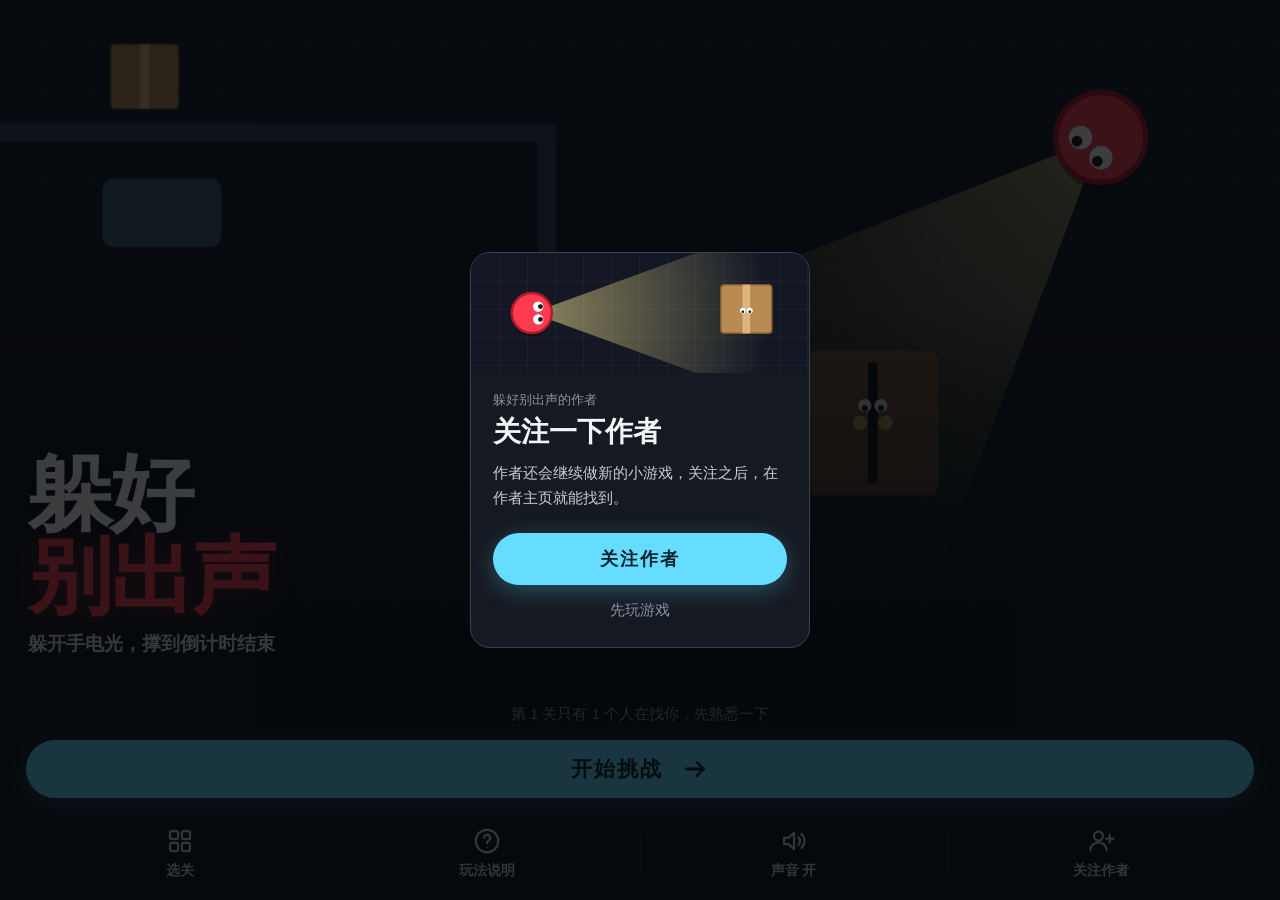
==== hide-seek/index.html @ 2420577f "Add hide-and-seek stealth game for Xiaohongshu mini-tool Top-down house map where seekers with wall-" ====
<!DOCTYPE html>
<html lang="zh-CN">
<head>
<meta charset="UTF-8" />
<meta name="viewport"
      content="width=device-width, initial-scale=1.0, maximum-scale=1.0, user-scalable=no, viewport-fit=cover" />
<title>躲好别出声</title>
<link rel="stylesheet" href="./style.css" />
</head>
<body>

<!-- 首页 -->
<section id="home" class="screen">
  <div id="hero">
    <canvas id="hero-cv"></canvas>
    <div class="hero-text">
      <h1><span>躲好</span><em>别出声</em></h1>
      <p>躲开手电光，撑到倒计时结束</p>
    </div>
  </div>
  <div class="home-panel">
    <p id="home-best">最高通关 —</p>
    <button id="btn-start" type="button" class="btn-main">开始挑战<svg class="arrow" viewBox="0 0 24 24"><path d="M3 12h16M13 6l6 6-6 6"/></svg></button>
    <nav class="home-nav">
      <button id="nav-levels" type="button">
        <svg viewBox="0 0 24 24" aria-hidden="true"><rect x="4" y="4" width="6.5" height="6.5" rx="1.5"/><rect x="13.5" y="4" width="6.5" height="6.5" rx="1.5"/><rect x="4" y="13.5" width="6.5" height="6.5" rx="1.5"/><rect x="13.5" y="13.5" width="6.5" height="6.5" rx="1.5"/></svg>
        <span>选关</span>
      </button>
      <button id="nav-help" type="button">
        <svg viewBox="0 0 24 24" aria-hidden="true"><circle cx="12" cy="12" r="9"/><path d="M9.5 9.5a2.5 2.5 0 1 1 3.5 2.3c-.6.3-1 .8-1 1.5v.7"/><circle cx="12" cy="17" r=".6" class="dot"/></svg>
        <span>玩法说明</span>
      </button>
      <button id="nav-sound" type="button">
        <svg viewBox="0 0 24 24" aria-hidden="true"><path d="M4 9.5h3.5L12 5.5v13l-4.5-4H4z"/><path class="wave" d="M15.5 9a4 4 0 0 1 0 6M18 6.5a7.5 7.5 0 0 1 0 11"/><path class="mute" d="M16 9.5l5 5M21 9.5l-5 5"/></svg>
        <span id="sound-label">声音 开</span>
      </button>
      <button id="nav-follow" type="button">
        <svg viewBox="0 0 24 24" aria-hidden="true"><circle cx="10" cy="8" r="3.6"/><path d="M3.5 19.5a6.5 6.5 0 0 1 13 0"/><path class="plus" d="M19 7v6M16 10h6"/></svg>
        <span id="follow-label">关注作者</span>
      </button>
    </nav>
  </div>
</section>

<!-- 游戏 -->
<section id="game" class="screen hidden">
  <header id="bar">
    <button id="btn-back" type="button" aria-label="返回主页">
      <svg viewBox="0 0 24 24" aria-hidden="true"><path d="M14.5 5.5L8 12l6.5 6.5"/></svg>
    </button>
    <div class="bar-mid">
      <div id="level">第 1 关</div>
      <div class="bar-track"><div id="bar-fill"></div></div>
      <div id="progress">还要躲 0 秒</div>
    </div>
    <button id="btn-restart" type="button" aria-label="重新开始本关">
      <svg viewBox="0 0 24 24" aria-hidden="true"><path d="M5.5 12a6.5 6.5 0 1 0 2-4.7"/><path d="M5 4v4h4"/></svg>
    </button>
  </header>
  <div id="stage"><canvas id="cv"></canvas></div>
</section>

<!-- 结算 -->
<div id="overlay" class="hidden">
  <div id="sheet">
    <p id="r-kicker"></p>
    <div class="r-score"><strong id="r-num"></strong><span id="r-unit"></span></div>
    <div class="r-card">
      <span id="r-tag"></span>
      <h2 id="r-title"></h2>
      <p id="r-sub"></p>
      <dl id="r-stats"></dl>
      <div class="r-track"><div id="r-fill"></div></div>
      <p id="r-hint"></p>
    </div>
    <button id="r-main" type="button" class="btn-main"></button>
    <p id="r-note"></p>
    <button id="r-second" type="button" class="btn-line"></button>
    <button id="r-third" type="button" class="btn-text"></button>
  </div>
</div>

<!-- 弹框 -->
<div id="dialog" class="hidden">
  <div id="dlg-box">
    <div id="dlg-art"></div>
    <p id="dlg-kicker"></p>
    <h3 id="dlg-title"></h3>
    <div id="dlg-body"></div>
    <button id="dlg-main" type="button" class="btn-main"></button>
    <button id="dlg-second" type="button" class="btn-text"></button>
  </div>
</div>

<div id="toast" class="hidden"></div>

<script src="./game.js"></script>
</body>
</html>
---- hide-seek/style.css ----
*, *::before, *::after { box-sizing: border-box; margin: 0; padding: 0; }

:root {
  --bg: #0d1016;
  --panel: #151922;
  --raise: #1c212c;
  --line: #2a303c;
  --ink: #f3f4f6;
  --muted: #8b93a1;
  --cyan: #66dcff;
  --cyan-ink: #082431;
  --red: #ff3b4f;
  --safe-top: var(--safe-area-inset-top, env(safe-area-inset-top, 0px));
  --top-inset: var(--safe-top);
  --safe-bottom: var(--safe-area-inset-bottom, env(safe-area-inset-bottom, 0px));
}

html, body { width: 100%; height: 100%; overflow: hidden; background: var(--bg); }

body {
  color: var(--ink);
  font-family: -apple-system, BlinkMacSystemFont, "PingFang SC", "Hiragino Sans GB",
               "Source Han Sans SC", "Noto Sans CJK SC", "Microsoft YaHei", sans-serif;
  -webkit-font-smoothing: antialiased;
  -webkit-tap-highlight-color: transparent;
  -webkit-user-select: none;
  user-select: none;
  -webkit-touch-callout: none;
}

button { font: inherit; color: inherit; border: 0; background: none; cursor: pointer; }
button:active { opacity: 0.75; }

svg {
  fill: none;
  stroke: currentColor;
  stroke-width: 1.8;
  stroke-linecap: round;
  stroke-linejoin: round;
}
svg .dot { fill: currentColor; stroke: none; }

.hidden { display: none !important; }

.screen {
  position: absolute;
  left: 0; right: 0; top: 0; bottom: 0;
  display: flex;
  flex-direction: column;
}

/* ---------- 按钮 ---------- */
.btn-main {
  display: flex;
  align-items: center;
  justify-content: center;
  width: 100%;
  height: 58px;
  border-radius: 29px;
  background: var(--cyan);
  color: var(--cyan-ink);
  font-size: 21px;
  font-weight: 800;
  letter-spacing: 2px;
  box-shadow: 0 6px 24px rgba(102, 220, 255, 0.28);
}
.btn-main[disabled] { opacity: 0.55; }

.arrow {
  width: 26px;
  height: 26px;
  margin-left: 20px;
  stroke-width: 2.6;
}

.btn-line {
  display: block;
  width: 100%;
  height: 52px;
  margin-top: 12px;
  border-radius: 26px;
  border: 1.5px solid #3a4250;
  font-size: 17px;
  font-weight: 600;
  color: #c9ced6;
}

.btn-text {
  display: block;
  width: 100%;
  height: 44px;
  margin-top: 4px;
  font-size: 15px;
  color: var(--muted);
}

/* ---------- 首页 ---------- */
#hero { position: relative; flex: 1; overflow: hidden; }
#hero-cv { position: absolute; left: 0; top: 0; display: block; }

.hero-text {
  position: absolute;
  left: 28px;
  bottom: 30px;
  right: 28px;
}

.hero-text h1 {
  font-size: 84px;
  line-height: 0.98;
  font-weight: 900;
  letter-spacing: -2px;
}
.hero-text h1 span, .hero-text h1 em { display: block; font-style: normal; }
.hero-text h1 span { color: #fff; text-shadow: 0 4px 18px rgba(0, 0, 0, 0.6); }
.hero-text h1 em { color: var(--red); text-shadow: 0 4px 22px rgba(255, 59, 79, 0.35); }

.hero-text p {
  margin-top: 14px;
  font-size: 19px;
  font-weight: 700;
  color: #e6e8eb;
}

.home-panel {
  flex: 0 0 auto;
  padding: 18px 26px 0;
  padding-bottom: calc(14px + var(--safe-bottom));
  background: var(--bg);
}

#home-best {
  text-align: center;
  font-size: 15px;
  color: var(--muted);
  margin-bottom: 16px;
}
#home-best b { color: var(--ink); font-weight: 700; }

.home-nav {
  display: flex;
  margin-top: 22px;
}
.home-nav button {
  flex: 1;
  display: flex;
  flex-direction: column;
  align-items: center;
  padding: 6px 0;
  color: #d5d9df;
  font-size: 14px;
  font-weight: 600;
  position: relative;
}
.home-nav button + button::before {
  content: "";
  position: absolute;
  left: 0; top: 14px; bottom: 14px;
  width: 1px;
  background: var(--line);
}
.home-nav svg { width: 30px; height: 30px; margin-bottom: 6px; }
.home-nav .mute { display: none; }
.home-nav .muted .wave { display: none; }
.home-nav .muted .mute { display: inline; }
.home-nav .followed { color: var(--muted); }
.home-nav .followed .plus { display: none; }

/* ---------- 游戏页 ---------- */
#bar {
  flex: 0 0 auto;
  display: flex;
  align-items: center;
  padding: 0 12px;
  padding-top: var(--top-inset);
  height: calc(60px + var(--top-inset));
}

#bar > button {
  width: 42px;
  height: 42px;
  border-radius: 21px;
  background: var(--raise);
  display: flex;
  align-items: center;
  justify-content: center;
}
#bar > button svg { width: 22px; height: 22px; }

.bar-mid { flex: 1; text-align: center; }
#level { font-size: 20px; font-weight: 800; letter-spacing: 1px; }
#progress { margin-top: 3px; font-size: 12px; color: var(--muted); }

.bar-track {
  width: 150px;
  height: 6px;
  margin: 5px auto 0;
  border-radius: 3px;
  background: var(--raise);
  overflow: hidden;
}
#bar-fill { height: 100%; width: 0; border-radius: 3px; background: var(--cyan); -webkit-transition: width .25s; transition: width .25s; }

#stage {
  flex: 1;
  position: relative;
  touch-action: none;
  margin-bottom: var(--safe-bottom);
}
#cv { position: absolute; left: 0; top: 0; display: block; }

/* ---------- 结算 ---------- */
#overlay {
  position: fixed;
  left: 0; right: 0; top: 0; bottom: 0;
  background: rgba(5, 7, 10, 0.88);
  z-index: 10;
  overflow-y: auto;
  -webkit-overflow-scrolling: touch;
}

#sheet {
  max-width: 480px;
  margin: 0 auto;
  padding: 0 22px;
  padding-top: calc(28px + var(--top-inset));
  padding-bottom: calc(22px + var(--safe-bottom));
}

#r-kicker { font-size: 20px; font-weight: 800; color: #fff; }

.r-score { margin-top: 2px; display: flex; align-items: baseline; }
#r-num {
  font-size: 92px;
  line-height: 1;
  font-weight: 900;
  font-style: italic;
  letter-spacing: -2px;
  color: #fff;
  text-shadow: 4px 4px 0 var(--red);
}
#r-unit { margin-left: 10px; font-size: 22px; font-weight: 800; color: #d5d9df; }

.r-card {
  position: relative;
  margin-top: 28px;
  padding: 26px 20px 18px;
  border: 1.5px solid #3a4250;
  border-radius: 6px;
  background: var(--panel);
}

#r-tag {
  position: absolute;
  left: 16px;
  top: -16px;
  height: 32px;
  line-height: 32px;
  padding: 0 18px;
  background: #3a4250;
  font-size: 16px;
  font-weight: 800;
  -webkit-transform: skewX(-12deg);
  transform: skewX(-12deg);
}

#r-title { font-size: 44px; line-height: 1.1; font-weight: 900; letter-spacing: 1px; }
#r-sub { margin-top: 8px; font-size: 15px; color: #c9ced6; }

#r-stats { margin-top: 14px; }
#r-stats div {
  display: flex;
  justify-content: space-between;
  align-items: baseline;
  padding: 11px 0;
  border-bottom: 1px solid var(--line);
}
#r-stats dt { font-size: 16px; color: #c9ced6; }
#r-stats dd { font-size: 26px; font-weight: 800; color: var(--cyan); }

.r-track {
  margin-top: 18px;
  height: 12px;
  border-radius: 6px;
  background: #0b0e13;
  border: 1px solid var(--line);
  overflow: hidden;
}
#r-fill { height: 100%; width: 0; background: var(--cyan); border-radius: 6px; }
#r-hint { margin-top: 10px; text-align: center; font-size: 15px; font-weight: 600; color: #c9ced6; }

#r-main { margin-top: 26px; }
#r-note { margin-top: 10px; text-align: center; font-size: 13px; color: var(--muted); min-height: 18px; }

/* ---------- 弹框 ---------- */
#dialog {
  position: fixed;
  left: 0; right: 0; top: 0; bottom: 0;
  background: rgba(5, 7, 10, 0.78);
  z-index: 15;
  display: flex;
  align-items: center;
  justify-content: center;
  padding: 24px;
}

#dlg-box {
  width: 100%;
  max-width: 340px;
  background: var(--panel);
  border: 1.5px solid #3a4250;
  border-radius: 20px;
  padding: 0 22px 14px;
  overflow: hidden;
}

#dlg-art {
  height: 120px;
  margin: 0 -22px 18px;
  position: relative;
  overflow: hidden;
}
#dlg-art canvas { display: block; }

#dlg-kicker { font-size: 13px; color: var(--muted); }
#dlg-title { margin-top: 4px; font-size: 28px; font-weight: 900; }
#dlg-body { margin-top: 10px; font-size: 15px; line-height: 1.65; color: #c9ced6; }
#dlg-body ol { padding-left: 1.2em; }
#dlg-body li + li { margin-top: 6px; }
#dlg-main { margin-top: 22px; height: 52px; font-size: 18px; }

/* 选关 */
.lv-grid { display: flex; flex-wrap: wrap; margin: 4px -4px 0; }
.lv-grid button {
  width: calc(20% - 8px);
  margin: 4px;
  height: 52px;
  border-radius: 10px;
  background: var(--raise);
  border: 1.5px solid var(--line);
  display: flex;
  flex-direction: column;
  align-items: center;
  justify-content: center;
  font-size: 19px;
  font-weight: 800;
  color: var(--ink);
}
.lv-grid button small { font-size: 10px; font-weight: 600; color: var(--muted); margin-top: 1px; }
.lv-grid button.done small { color: var(--cyan); }
.lv-grid button.current { border-color: var(--cyan); }
.lv-grid button.locked { opacity: 0.35; }
.lv-grid button.locked small { color: var(--muted); }

/* ---------- 提示 ---------- */
#toast {
  position: fixed;
  left: 50%;
  top: 42%;
  -webkit-transform: translateX(-50%);
  transform: translateX(-50%);
  max-width: 80%;
  padding: 11px 18px;
  border-radius: 10px;
  background: rgba(243, 244, 246, 0.95);
  color: #0d1016;
  font-size: 14px;
  font-weight: 600;
  text-align: center;
  z-index: 20;
}
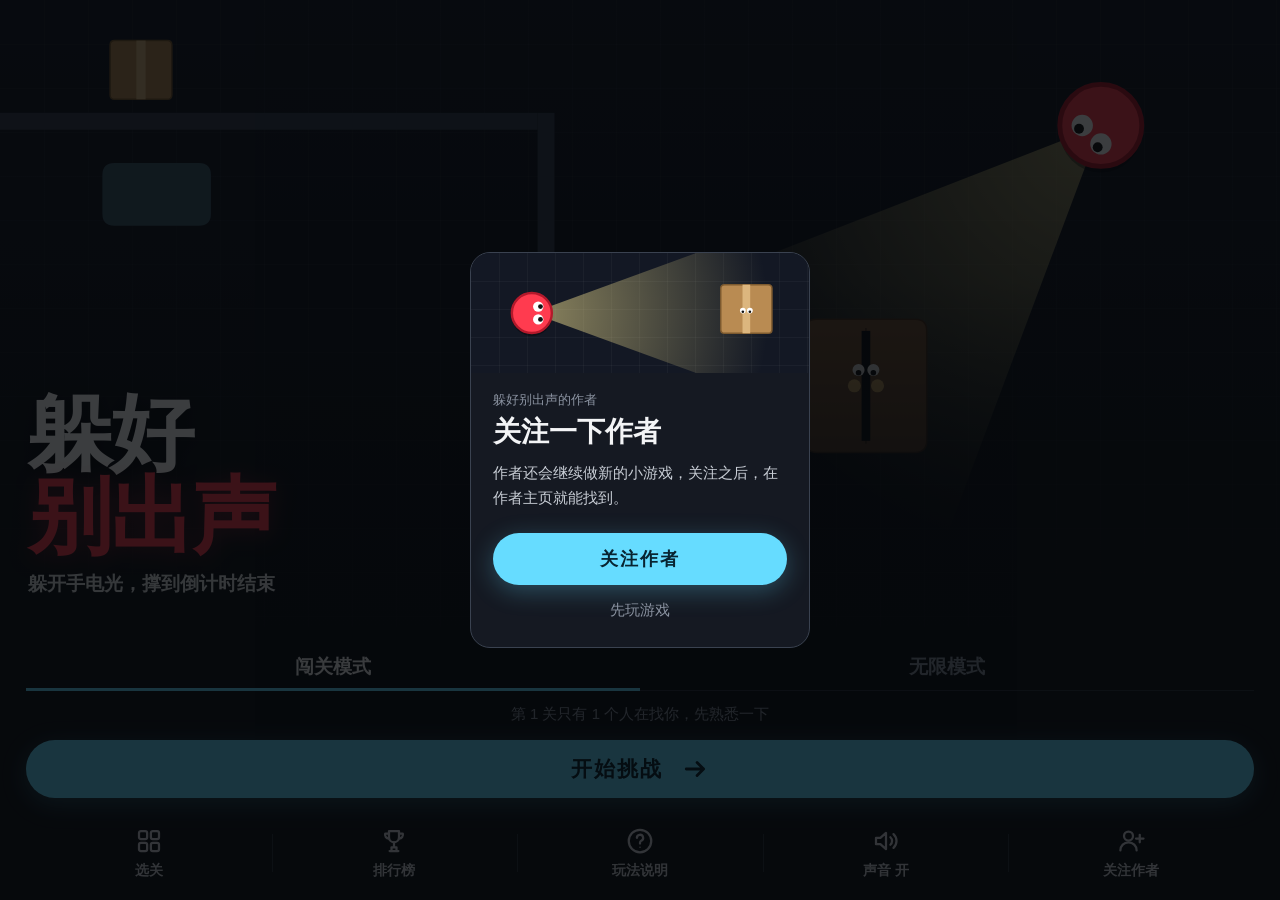
==== commit fb7d9aa0: "Add endless mode, leaderboard and cloud save to hide-and-seek Endless mode adds a seeker every 5 sec" ====
--- a/hide-seek/index.html
+++ b/hide-seek/index.html
@@ -19,12 +19,20 @@
     </div>
   </div>
   <div class="home-panel">
+    <div class="mode-tabs">
+      <button id="tab-level" type="button" data-mode="level">闯关模式</button>
+      <button id="tab-endless" type="button" data-mode="endless">无限模式</button>
+    </div>
     <p id="home-best">最高通关 —</p>
     <button id="btn-start" type="button" class="btn-main">开始挑战<svg class="arrow" viewBox="0 0 24 24"><path d="M3 12h16M13 6l6 6-6 6"/></svg></button>
     <nav class="home-nav">
       <button id="nav-levels" type="button">
         <svg viewBox="0 0 24 24" aria-hidden="true"><rect x="4" y="4" width="6.5" height="6.5" rx="1.5"/><rect x="13.5" y="4" width="6.5" height="6.5" rx="1.5"/><rect x="4" y="13.5" width="6.5" height="6.5" rx="1.5"/><rect x="13.5" y="13.5" width="6.5" height="6.5" rx="1.5"/></svg>
         <span>选关</span>
+      </button>
+      <button id="nav-rank" type="button">
+        <svg viewBox="0 0 24 24" aria-hidden="true"><path d="M8 4h8v5a4 4 0 0 1-8 0z"/><path d="M8 6H5a3 3 0 0 0 3 4M16 6h3a3 3 0 0 1-3 4"/><path d="M12 13v4M8.5 20h7M10 17h4v3h-4z"/></svg>
+        <span>排行榜</span>
       </button>
       <button id="nav-help" type="button">
         <svg viewBox="0 0 24 24" aria-hidden="true"><circle cx="12" cy="12" r="9"/><path d="M9.5 9.5a2.5 2.5 0 1 1 3.5 2.3c-.6.3-1 .8-1 1.5v.7"/><circle cx="12" cy="17" r=".6" class="dot"/></svg>
@@ -77,6 +85,7 @@
     <p id="r-note"></p>
     <button id="r-second" type="button" class="btn-line"></button>
     <button id="r-third" type="button" class="btn-text"></button>
+    <button id="r-fourth" type="button" class="btn-text"></button>
   </div>
 </div>
 
--- a/hide-seek/style.css
+++ b/hide-seek/style.css
@@ -328,6 +328,40 @@
 #dlg-body ol { padding-left: 1.2em; }
 #dlg-body li + li { margin-top: 6px; }
 #dlg-main { margin-top: 22px; height: 52px; font-size: 18px; }
+
+/* 模式切换 */
+.mode-tabs { display: flex; margin-bottom: 14px; border-bottom: 1px solid var(--line); }
+.mode-tabs button {
+  flex: 1;
+  height: 46px;
+  font-size: 19px;
+  font-weight: 800;
+  color: var(--muted);
+  border-bottom: 3px solid transparent;
+  margin-bottom: -1px;
+}
+.mode-tabs button.active { color: var(--ink); border-bottom-color: var(--cyan); }
+
+/* 排行榜 */
+.rk-periods { display: flex; margin: 2px 0 10px; border-radius: 10px; background: var(--raise); padding: 3px; }
+.rk-periods button { flex: 1; height: 32px; border-radius: 8px; font-size: 14px; font-weight: 700; color: var(--muted); }
+.rk-periods button.active { background: var(--cyan); color: var(--cyan-ink); }
+.rk-list { max-height: 46vh; overflow-y: auto; -webkit-overflow-scrolling: touch; }
+.rk-row { display: flex; align-items: center; padding: 8px 2px; border-bottom: 1px solid var(--line); }
+.rk-no { width: 34px; font-size: 16px; font-weight: 800; color: var(--muted); }
+.rk-row.top .rk-no { color: var(--cyan); }
+.rk-ava {
+  width: 30px; height: 30px; border-radius: 15px; margin-right: 10px;
+  background: var(--raise); overflow: hidden; flex: 0 0 30px;
+  display: flex; align-items: center; justify-content: center;
+  font-size: 13px; font-weight: 700; color: var(--muted);
+}
+.rk-ava img { width: 100%; height: 100%; display: block; }
+.rk-name { flex: 1; font-size: 15px; color: #e6e8eb; overflow: hidden; white-space: nowrap; text-overflow: ellipsis; }
+.rk-score { font-size: 16px; font-weight: 800; color: var(--ink); margin-left: 8px; }
+.rk-mine { margin-top: 10px; padding: 10px 12px; border-radius: 10px; background: var(--raise); font-size: 14px; color: #c9ced6; }
+.rk-mine b { color: var(--cyan); }
+.rk-empty { padding: 26px 0; text-align: center; font-size: 14px; color: var(--muted); }
 
 /* 选关 */
 .lv-grid { display: flex; flex-wrap: wrap; margin: 4px -4px 0; }
